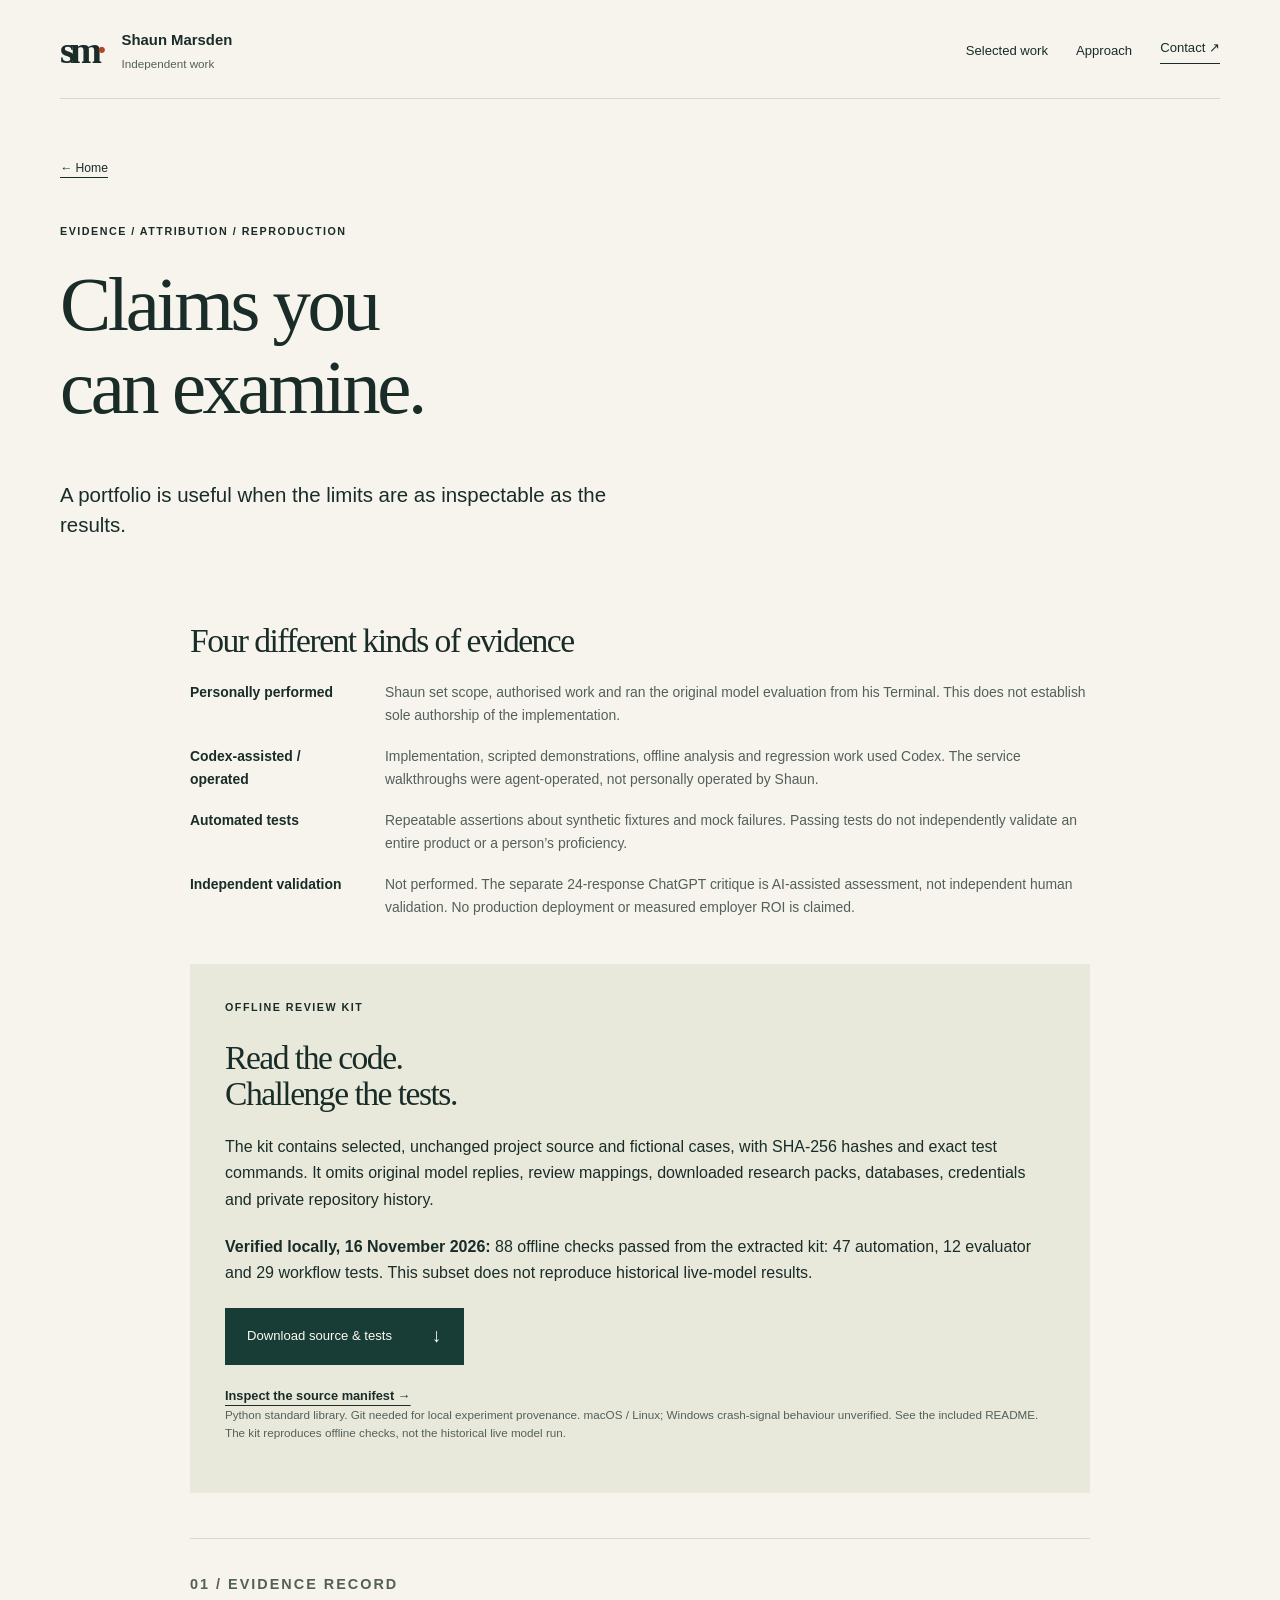
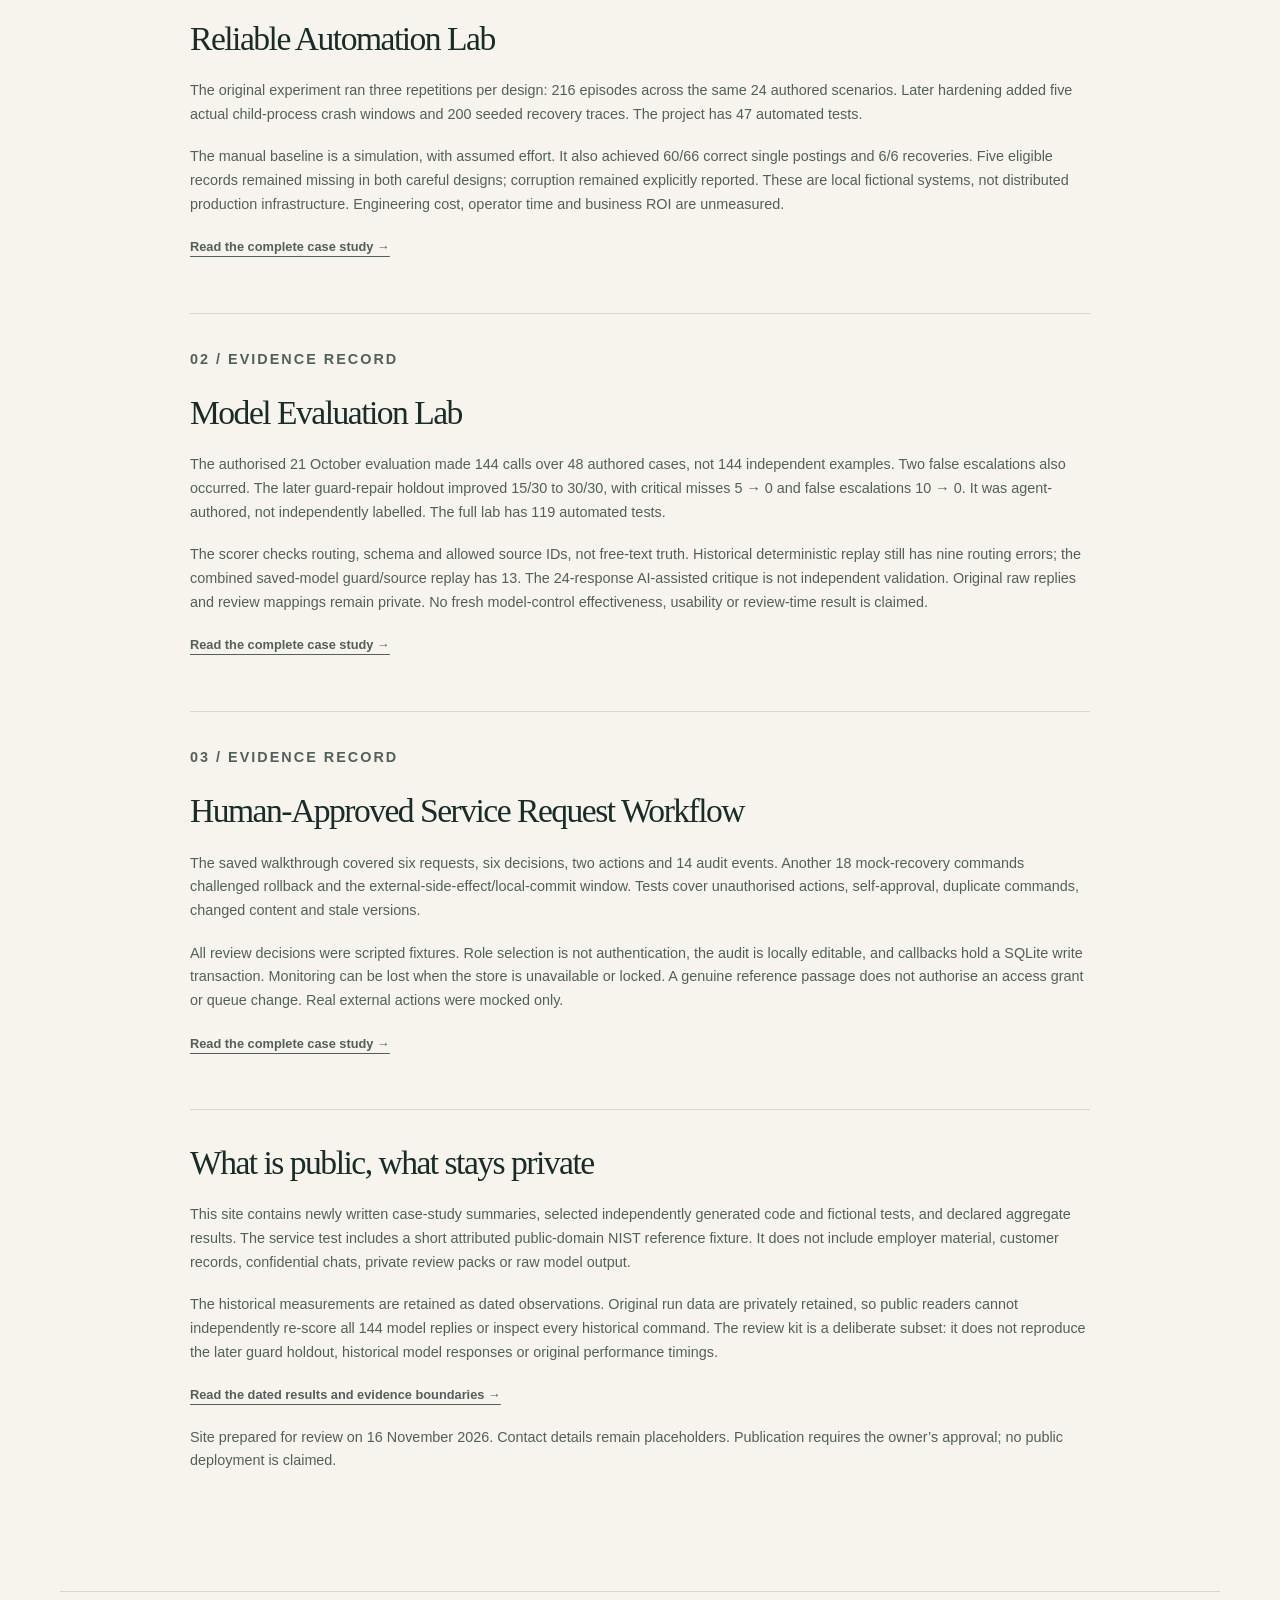
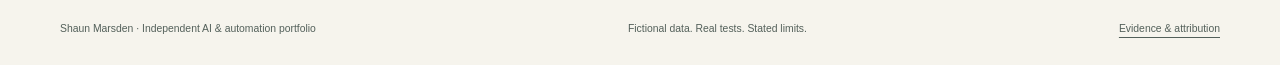
==== evidence.html @ 84d7b567 "Publish reviewed static portfolio export" ====
<!doctype html>
<html lang="en"><head><meta charset="utf-8"><meta name="viewport" content="width=device-width, initial-scale=1"><meta name="description" content="Shaun Marsden’s independent AI and automation portfolio. Executed tests, transparent limitations and inspectable evidence."><meta http-equiv="Content-Security-Policy" content="default-src 'none'; style-src 'self'; img-src 'self'; base-uri 'none'; form-action 'none'"><meta name="color-scheme" content="light"><title>Evidence and attribution · Shaun Marsden</title><link rel="icon" href="assets/mark.svg" type="image/svg+xml"><link rel="stylesheet" href="assets/style.css"></head>
<body><a class="skip" href="#main">Skip to content</a><header class="wrap top"><a class="brand" href="index.html" aria-label="Shaun Marsden home"><span class="mark">sm<span>·</span></span><span>Shaun Marsden<small>Independent work</small></span></a><nav aria-label="Main"><a href="index.html#work">Selected work</a><a href="index.html#approach">Approach</a><a class="nav-contact" href="index.html#contact">Contact <span aria-hidden="true">↗</span></a></nav></header>
<main id="main"><section class="wrap case-hero"><a class="back" href="index.html">← Home</a><p class="eyebrow">EVIDENCE / ATTRIBUTION / REPRODUCTION</p><h1>Claims you<br>can examine.</h1><p class="lede">A portfolio is useful when the limits are as inspectable as the results.</p></section><section class="wrap evidence-content"><div class="evidence-intro"><h2>Four different kinds of evidence</h2><dl class="attribution"><dt>Personally performed</dt><dd>Shaun set scope, authorised work and ran the original model evaluation from his Terminal. This does not establish sole authorship of the implementation.</dd><dt>Codex-assisted / operated</dt><dd>Implementation, scripted demonstrations, offline analysis and regression work used Codex. The service walkthroughs were agent-operated, not personally operated by Shaun.</dd><dt>Automated tests</dt><dd>Repeatable assertions about synthetic fixtures and mock failures. Passing tests do not independently validate an entire product or a person’s proficiency.</dd><dt>Independent validation</dt><dd>Not performed. The separate 24-response ChatGPT critique is AI-assisted assessment, not independent human validation. No production deployment or measured employer ROI is claimed.</dd></dl></div><section class="kit"><p class="eyebrow">OFFLINE REVIEW KIT</p><h2>Read the code.<br>Challenge the tests.</h2><p>The kit contains selected, unchanged project source and fictional cases, with SHA-256 hashes and exact test commands. It omits original model replies, review mappings, downloaded research packs, databases, credentials and private repository history.</p><p><strong>Verified locally, 16 November 2026:</strong> 88 offline checks passed from the extracted kit: 47 automation, 12 evaluator and 29 workflow tests. This subset does not reproduce historical live-model results.</p><a class="button" href="downloads/offline-review-kit.zip" download>Download source &amp; tests <span aria-hidden="true">↓</span></a><a class="text-link" href="evidence/review-kit-manifest.json">Inspect the source manifest →</a><p class="fine">Python standard library. Git needed for local experiment provenance. macOS / Linux; Windows crash-signal behaviour unverified. See the included README. The kit reproduces offline checks, not the historical live model run.</p></section><article id="reliable-automation" class="evidence-record"><p class="eyebrow">01 / EVIDENCE RECORD</p><h2>Reliable Automation Lab</h2><p>The original experiment ran three repetitions per design: 216 episodes across the same 24 authored scenarios. Later hardening added five actual child-process crash windows and 200 seeded recovery traces. The project has 47 automated tests.</p><p>The manual baseline is a simulation, with assumed effort. It also achieved 60/66 correct single postings and 6/6 recoveries. Five eligible records remained missing in both careful designs; corruption remained explicitly reported. These are local fictional systems, not distributed production infrastructure. Engineering cost, operator time and business ROI are unmeasured.</p><p><a class="text-link" href="reliable-automation.html">Read the complete case study →</a></p></article><article id="model-evaluation" class="evidence-record"><p class="eyebrow">02 / EVIDENCE RECORD</p><h2>Model Evaluation Lab</h2><p>The authorised 21 October evaluation made 144 calls over 48 authored cases, not 144 independent examples. Two false escalations also occurred. The later guard-repair holdout improved 15/30 to 30/30, with critical misses 5 → 0 and false escalations 10 → 0. It was agent-authored, not independently labelled. The full lab has 119 automated tests.</p><p>The scorer checks routing, schema and allowed source IDs, not free-text truth. Historical deterministic replay still has nine routing errors; the combined saved-model guard/source replay has 13. The 24-response AI-assisted critique is not independent validation. Original raw replies and review mappings remain private. No fresh model-control effectiveness, usability or review-time result is claimed.</p><p><a class="text-link" href="model-evaluation.html">Read the complete case study →</a></p></article><article id="human-approved-workflow" class="evidence-record"><p class="eyebrow">03 / EVIDENCE RECORD</p><h2>Human-Approved Service Request Workflow</h2><p>The saved walkthrough covered six requests, six decisions, two actions and 14 audit events. Another 18 mock-recovery commands challenged rollback and the external-side-effect/local-commit window. Tests cover unauthorised actions, self-approval, duplicate commands, changed content and stale versions.</p><p>All review decisions were scripted fixtures. Role selection is not authentication, the audit is locally editable, and callbacks hold a SQLite write transaction. Monitoring can be lost when the store is unavailable or locked. A genuine reference passage does not authorise an access grant or queue change. Real external actions were mocked only.</p><p><a class="text-link" href="human-approved-workflow.html">Read the complete case study →</a></p></article><section class="evidence-record"><h2>What is public, what stays private</h2><p>This site contains newly written case-study summaries, selected independently generated code and fictional tests, and declared aggregate results. The service test includes a short attributed public-domain NIST reference fixture. It does not include employer material, customer records, confidential chats, private review packs or raw model output.</p><p>The historical measurements are retained as dated observations. Original run data are privately retained, so public readers cannot independently re-score all 144 model replies or inspect every historical command. The review kit is a deliberate subset: it does not reproduce the later guard holdout, historical model responses or original performance timings.</p><p><a class="text-link" href="evidence/results.json">Read the dated results and evidence boundaries →</a></p><p class="fine">Site prepared for review on 16 November 2026. Contact details remain placeholders. Publication requires the owner’s approval; no public deployment is claimed.</p></section></section></main><footer class="wrap footer"><span>Shaun Marsden · Independent AI &amp; automation portfolio</span><span>Fictional data. Real tests. Stated limits.</span><a href="evidence.html">Evidence &amp; attribution</a></footer></body></html>
---- assets/style.css ----
:root{--paper:#f6f4ed;--ink:#192c28;--muted:#53605a;--green:#173d36;--line:#d4d8ce;--orange:#b54426;--cream:#e9e9db}*{box-sizing:border-box}html{scroll-behavior:smooth;scroll-padding-top:24px}body{margin:0;background:var(--paper);color:var(--ink);font:16px/1.65 -apple-system,BlinkMacSystemFont,"Segoe UI",sans-serif}a{color:inherit;text-underline-offset:5px}a:hover{text-decoration-color:var(--orange)}a:focus-visible,summary:focus-visible{outline:3px solid var(--orange);outline-offset:6px}p{margin:0 0 1.3em}h1,h2,h3{line-height:1.08;letter-spacing:-.045em;margin:0 0 .65em;font-weight:500}h1,h2{font-family:Georgia,"Times New Roman",serif}h1{font-size:clamp(3.2rem,7.7vw,6.7rem)}h2{font-size:clamp(2rem,4vw,3.2rem)}h3{font-size:1.45rem;letter-spacing:-.035em}.wrap{width:min(1160px,calc(100% - 88px));margin:auto}.top{display:flex;align-items:center;justify-content:space-between;padding-top:28px;padding-bottom:25px;border-bottom:1px solid var(--line)}.brand{display:flex;align-items:center;gap:15px;text-decoration:none;font-weight:600;font-size:.93rem}.brand small{display:block;font-weight:400;font-size:.73rem;color:var(--muted);margin-top:1px}.mark{font-family:Georgia,serif;letter-spacing:-5px;font-size:2.4rem;line-height:1}.mark span{color:var(--orange);letter-spacing:0}nav{display:flex;align-items:center;gap:28px;font-size:.82rem}nav a{text-decoration:none}.nav-contact{border-bottom:1px solid var(--ink);padding-bottom:4px}.hero{display:grid;grid-template-columns:1.4fr 1fr;gap:90px;padding-top:80px;padding-bottom:80px;align-items:start}.eyebrow{font-size:.67rem;letter-spacing:.14em;font-weight:650;line-height:1.5;margin-bottom:25px}.dot{display:inline-block;width:7px;height:7px;background:var(--orange);border-radius:50%;margin-right:8px}h1 em{font-weight:400;color:var(--orange)}.lede{font-size:1.28rem;line-height:1.5;max-width:600px}.intro{color:var(--muted);max-width:500px;font-size:.95rem}.button{display:inline-flex;align-items:center;justify-content:space-between;gap:40px;background:var(--green);color:#fffaf0;padding:15px 22px;text-decoration:none;font-size:.82rem;line-height:1.4;min-height:48px}.button:hover{background:#275448}.button span{font-size:1.2rem}.hero .button{margin-top:12px}.hero-note{background:var(--cream);padding:30px 34px;position:relative;border-top:3px solid var(--green)}.hero-note h2{font-size:2.35rem}.hero-note .eyebrow{font-size:.59rem}.hero-note p:not(.eyebrow){font-size:.8rem;max-width:260px;color:var(--muted);margin-bottom:8px}.mini-flow{display:grid;grid-template-columns:1fr;text-align:center;align-items:center;padding:12px 0 25px;max-width:260px;font-size:.77rem}.mini-flow span,.mini-flow strong{border:1px solid #aebaae;padding:6px 14px;display:block}.mini-flow strong{background:var(--green);color:#fffaf0;font-weight:500}.mini-flow i{font-style:normal;color:#627166;height:20px;line-height:18px}.note-number{font:italic 15px Georgia,serif;color:var(--muted);display:block;margin-top:18px}.signal{background:var(--green);color:#e5e9d9}.signal-inner{display:flex;justify-content:space-between;gap:20px;padding-top:18px;padding-bottom:18px;font-size:.69rem;letter-spacing:.05em}.work{padding-top:80px;padding-bottom:90px}.section-head{display:grid;grid-template-columns:1.2fr 1fr;gap:100px;align-items:end;margin-bottom:45px}.section-head p:not(.eyebrow){color:var(--muted);font-size:.9rem}.project-row{display:grid;grid-template-columns:60px 1fr 225px;gap:20px;border-top:1px solid var(--line);padding:34px 0}.project-number{font:italic 1.2rem Georgia,serif;color:var(--orange)}.project-row h3 a{text-decoration:none;display:flex;justify-content:space-between;gap:20px}.project-row h3 a span{font-size:1.1rem;color:var(--orange)}.project-row p{max-width:580px;color:var(--muted);font-size:.9rem}.project-row .eyebrow{font-size:.6rem;margin:0 0 12px;color:var(--muted)}.text-link{font-size:.8rem;font-weight:600}.project-metric{border-left:1px solid var(--line);padding-left:30px;display:flex;flex-direction:column;justify-content:center}.project-metric strong{font:3rem/1 Georgia,serif;letter-spacing:-.05em;color:var(--orange)}.blue .project-metric strong{color:#315b78}.green .project-metric strong{color:var(--green)}.project-metric span{font-size:.77rem;line-height:1.4;margin-top:10px}.project-metric small{font-size:.64rem;color:var(--muted);margin-top:10px;line-height:1.5}.approach{background:var(--cream);padding:70px 0}.capabilities{display:grid;grid-template-columns:repeat(3,1fr);gap:45px;margin-top:44px}.capabilities article{border-top:1px solid #a5b4a8;padding-top:19px}.capabilities span{font-size:.68rem;color:var(--muted)}.capabilities h3{font-family:Georgia,serif;font-size:1.6rem;line-height:1.2;margin-top:20px}.capabilities p{font-size:.84rem;color:var(--muted)}.cap-note{font-size:.74rem;color:var(--muted);border-top:1px solid #bdc8bd;padding-top:25px;margin:30px 0 0;max-width:850px}.evidence-banner{display:grid;grid-template-columns:1.5fr 1fr;gap:80px;align-items:center;padding-top:80px;padding-bottom:80px}.evidence-banner h2{font-size:2.6rem}.evidence-banner p:not(.eyebrow){font-size:.9rem;color:var(--muted)}.evidence-banner .fine{margin-top:15px;font-size:.7rem}.contact{padding-top:60px;padding-bottom:80px;border-top:1px solid var(--line)}.contact>p:not(.eyebrow){max-width:610px;color:var(--muted)}.contact-placeholder{border-left:3px solid var(--orange);padding-left:18px;font-size:.8rem;display:grid;gap:5px;max-width:600px}.contact-placeholder span{color:var(--muted)}.footer{border-top:1px solid var(--line);display:flex;justify-content:space-between;gap:25px;padding:28px 0;font-size:.65rem;color:var(--muted)}.skip{position:absolute;top:8px;left:8px;background:var(--green);color:white;padding:10px;transform:translateY(-200%);z-index:10}.skip:focus{transform:none}.case-hero{padding-top:55px;padding-bottom:55px}.back{font-size:.76rem;display:inline-block;margin-bottom:45px}.case-hero h1{max-width:950px;font-size:clamp(3.1rem,6vw,5.6rem)}.case-meta{display:flex;gap:25px;font-size:.72rem;color:var(--muted);margin-top:25px}.case-layout{display:grid;grid-template-columns:250px minmax(0,1fr);gap:90px;border-top:1px solid var(--line);padding-top:45px;padding-bottom:80px}.case-side{font-size:.84rem}.fine{font-size:.73rem;color:var(--muted);line-height:1.6}.case-side .fine{margin-top:28px}.case-content{max-width:760px}.case-content h2{font-family:inherit;font-size:1.28rem;letter-spacing:-.025em;margin-top:40px}.case-content h2:first-child{margin-top:0}.case-content>p{font-size:.95rem;color:#35493f}.architecture{list-style:none;padding:0;display:grid;grid-template-columns:1fr 1fr;gap:8px;counter-reset:step}.architecture li{font-size:.74rem;border:1px solid var(--line);padding:16px;counter-increment:step}.architecture li:before{content:counter(step,decimal-leading-zero) " / ";color:var(--orange)}.results{display:grid;grid-template-columns:repeat(3,1fr);gap:15px;padding:24px 0;border-block:1px solid var(--line);margin:30px 0}.results strong{display:block;font:2.5rem/1.2 Georgia,serif;color:var(--orange)}.results span{font-size:.71rem;display:block;line-height:1.5;margin-top:8px}.trace{background:var(--cream);margin:25px 0;padding:18px 22px;font-size:.84rem}.trace summary{cursor:pointer;font-weight:600;min-height:28px}.trace summary span{float:right}.trace ol{padding-left:20px}.trace li{padding:10px 0}.trace li strong{font-size:.75rem}.trace li p{margin:6px 0 0}blockquote{font:1.5rem/1.5 Georgia,serif;border-left:3px solid var(--orange);padding-left:25px;margin:35px 0}.evidence-content{max-width:900px;padding-bottom:65px}.evidence-content h2{font-size:2.1rem}.attribution{display:grid;grid-template-columns:170px 1fr;gap:18px 25px;font-size:.87rem}.attribution dt{font-weight:650}.attribution dd{margin:0;color:var(--muted)}.kit{background:var(--cream);padding:35px;margin:45px 0}.kit .text-link{display:block;margin-top:20px}.evidence-record{border-top:1px solid var(--line);padding:35px 0}.evidence-record p{font-size:.9rem;color:var(--muted)}[id]{scroll-margin-top:24px}@media(max-width:800px){.wrap{width:calc(100% - 42px)}.hero{gap:30px;grid-template-columns:1.25fr 1fr;padding-top:50px}.hero-note{padding:24px}.hero-note h2{font-size:1.8rem}.section-head{gap:30px}.project-row{grid-template-columns:30px 1fr 170px}.project-metric{padding-left:18px}.capabilities{gap:25px}.case-layout{grid-template-columns:180px minmax(0,1fr);gap:30px}.evidence-banner{gap:30px}.footer{flex-wrap:wrap}}@media(max-width:590px){.top{padding-top:20px;align-items:flex-start}.brand{gap:10px;font-size:.8rem}.brand small{font-size:.64rem}.mark{font-size:2rem}nav{gap:15px;font-size:.7rem;flex-wrap:wrap;justify-content:flex-end;max-width:175px;row-gap:10px}.hero{grid-template-columns:1fr;padding-top:45px;padding-bottom:40px;gap:40px}.hero h1{font-size:3.85rem}.lede{font-size:1.14rem}.hero-note{padding:24px;display:grid;grid-template-columns:1fr 1fr;gap:15px}.hero-note .eyebrow{grid-column:1/-1;margin-bottom:0}.hero-note h2{font-size:1.85rem}.hero-note .mini-flow{grid-row:2/5;grid-column:2;padding:0}.hero-note p:not(.eyebrow){font-size:.72rem}.note-number{margin-top:0}.signal-inner{display:grid;grid-template-columns:1fr 1fr;gap:12px;font-size:.61rem}.section-head{grid-template-columns:1fr;gap:10px;margin-bottom:25px}.section-head h2{font-size:2.4rem}.work{padding-top:48px;padding-bottom:45px}.project-row{grid-template-columns:25px 1fr;gap:12px}.project-metric{grid-column:2;border:0;padding:10px 0 0;align-items:flex-start}.project-metric strong{font-size:2.4rem}.project-metric small{margin-top:4px}.capabilities{grid-template-columns:1fr;gap:20px;margin-top:28px}.capabilities article{display:block}.capabilities h3{font-size:1.5rem;margin-top:12px}.approach{padding:45px 0}.evidence-banner{grid-template-columns:1fr;padding-top:45px;padding-bottom:45px;gap:10px}.evidence-banner h2{font-size:2.15rem}.contact{padding-top:40px;padding-bottom:50px}.footer{display:grid;gap:10px}.case-hero{padding-top:35px;padding-bottom:35px}.case-hero h1{font-size:3.1rem}.back{margin-bottom:32px}.case-meta{flex-direction:column;gap:5px}.case-layout{grid-template-columns:1fr;gap:30px;padding-top:30px}.case-side{border-bottom:1px solid var(--line);padding-bottom:22px}.case-side .fine{margin-top:15px;margin-bottom:0}.results{gap:12px}.results strong{font-size:1.9rem}.attribution{grid-template-columns:1fr;gap:6px}.attribution dd{margin-bottom:18px}.kit{padding:23px;margin:30px 0}.architecture{grid-template-columns:1fr}blockquote{font-size:1.25rem}}@media(prefers-reduced-motion:reduce){html{scroll-behavior:auto}}@media print{nav,.button,.skip,.hero-note{display:none}.wrap{width:100%}.case-layout{display:block}.case-side{display:none}body{background:white;font-size:12pt}.hero{display:block}h1{font-size:36pt}a{color:black}.project-row{break-inside:avoid}}
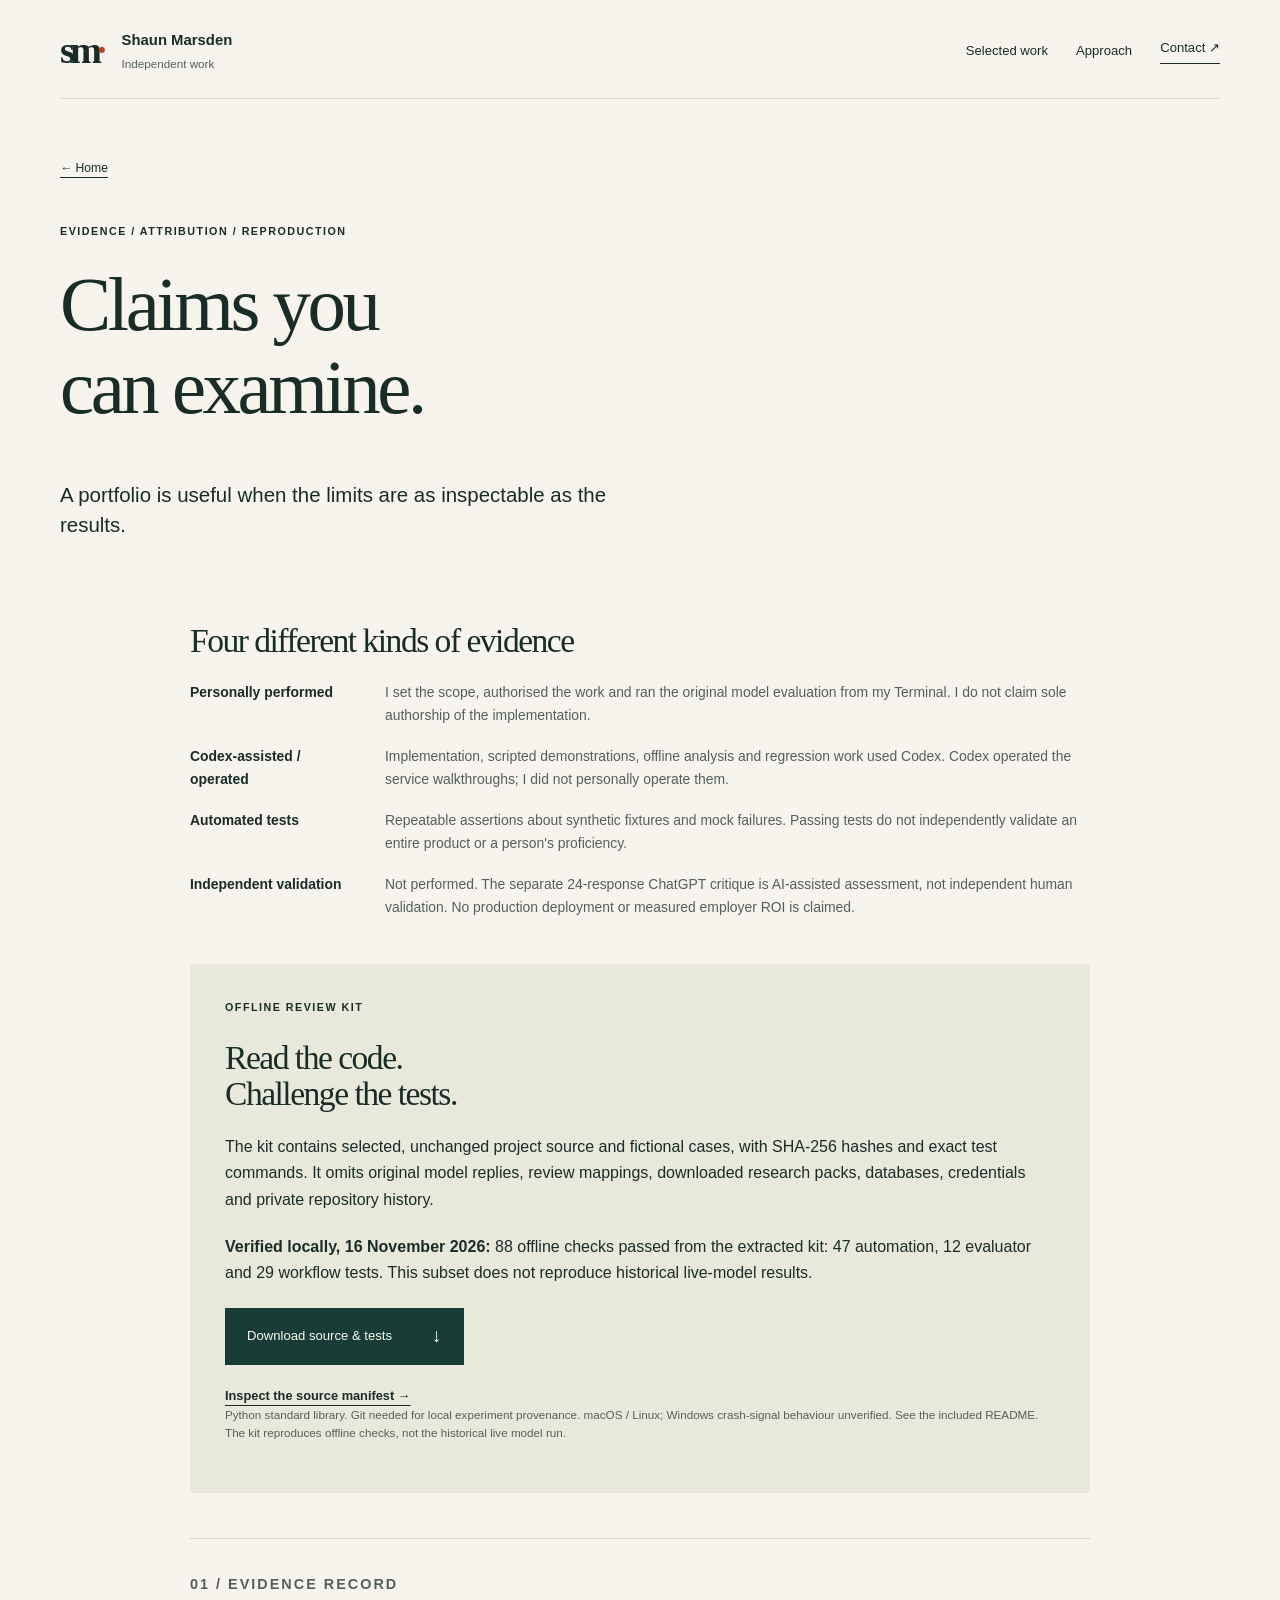
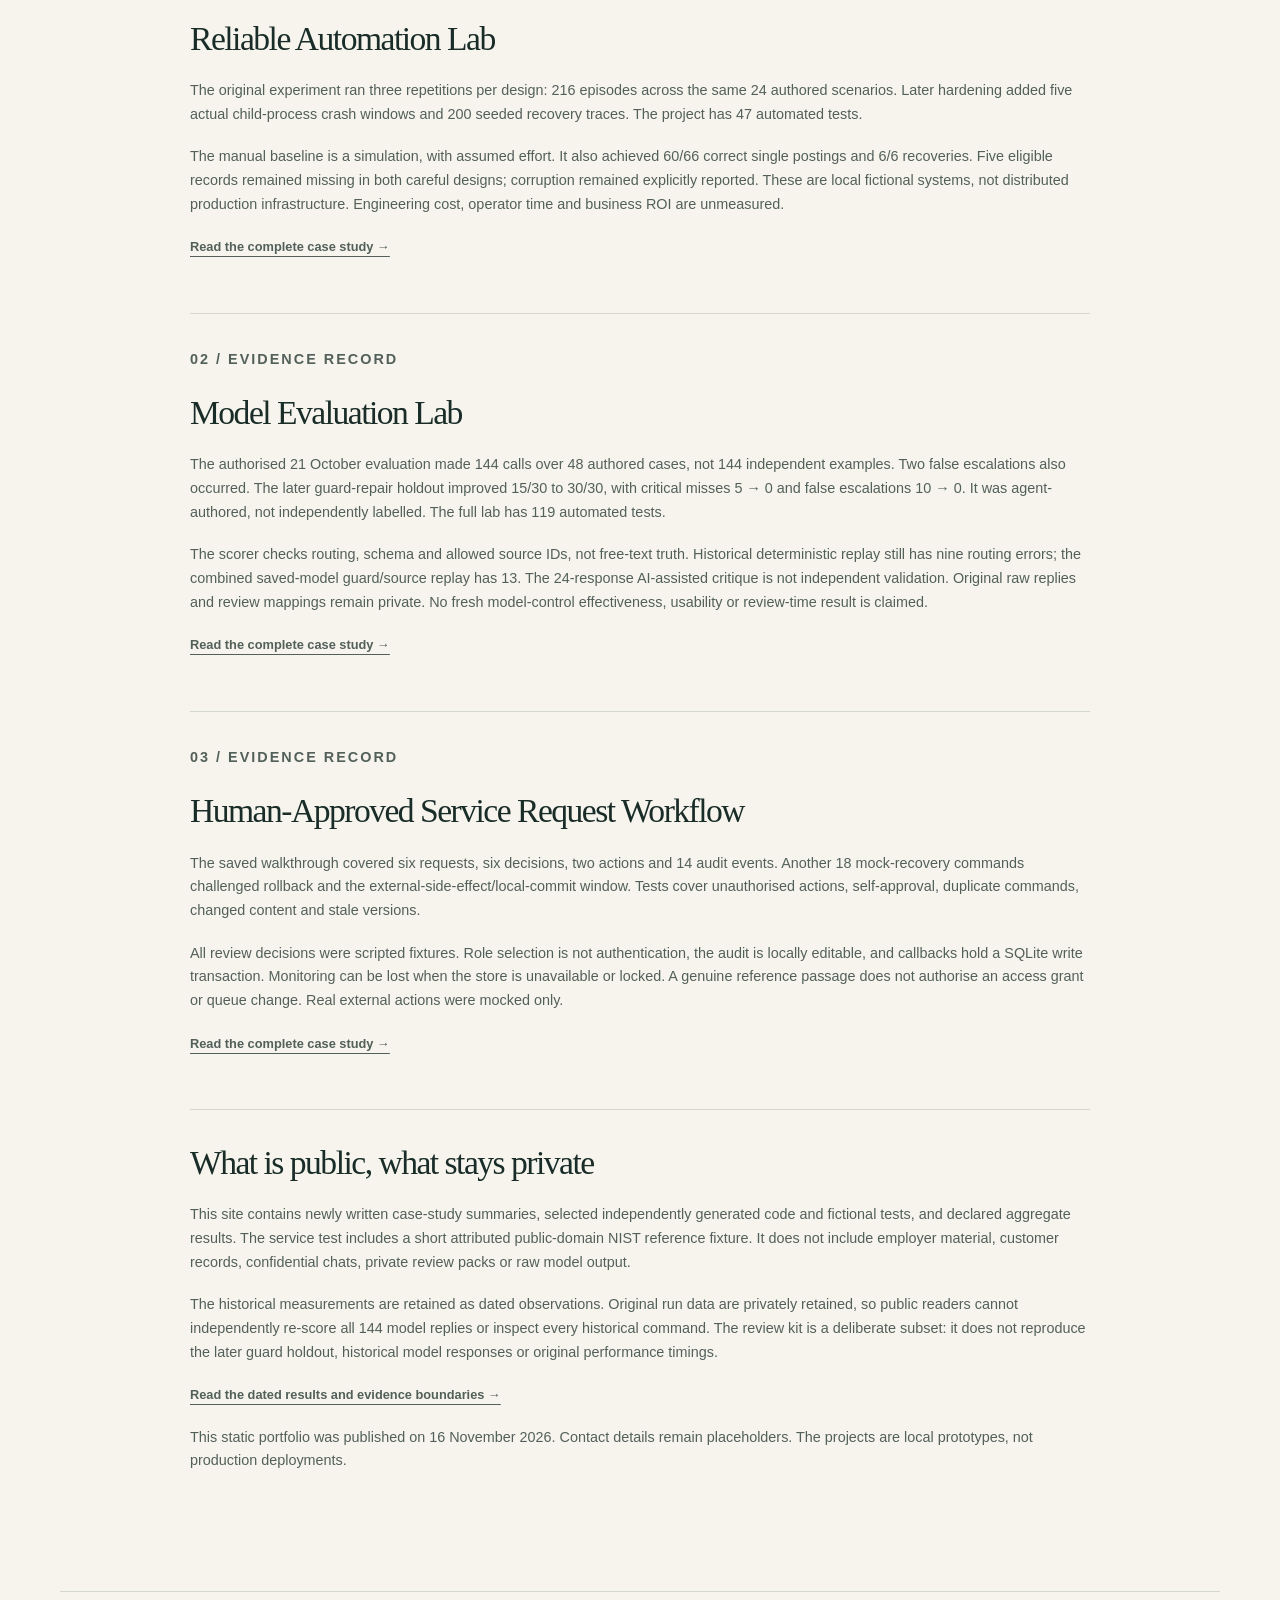
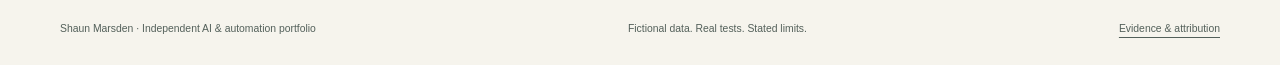
==== commit 46b7da43: "Fix narrow-screen layout and clarify portfolio attribution Co-Authored-By: Codex <noreply@openai.com" ====
--- a/evidence.html
+++ b/evidence.html
@@ -1,4 +1,4 @@
 <!doctype html>
-<html lang="en"><head><meta charset="utf-8"><meta name="viewport" content="width=device-width, initial-scale=1"><meta name="description" content="Shaun Marsden’s independent AI and automation portfolio. Executed tests, transparent limitations and inspectable evidence."><meta http-equiv="Content-Security-Policy" content="default-src 'none'; style-src 'self'; img-src 'self'; base-uri 'none'; form-action 'none'"><meta name="color-scheme" content="light"><title>Evidence and attribution · Shaun Marsden</title><link rel="icon" href="assets/mark.svg" type="image/svg+xml"><link rel="stylesheet" href="assets/style.css"></head>
-<body><a class="skip" href="#main">Skip to content</a><header class="wrap top"><a class="brand" href="index.html" aria-label="Shaun Marsden home"><span class="mark">sm<span>·</span></span><span>Shaun Marsden<small>Independent work</small></span></a><nav aria-label="Main"><a href="index.html#work">Selected work</a><a href="index.html#approach">Approach</a><a class="nav-contact" href="index.html#contact">Contact <span aria-hidden="true">↗</span></a></nav></header>
-<main id="main"><section class="wrap case-hero"><a class="back" href="index.html">← Home</a><p class="eyebrow">EVIDENCE / ATTRIBUTION / REPRODUCTION</p><h1>Claims you<br>can examine.</h1><p class="lede">A portfolio is useful when the limits are as inspectable as the results.</p></section><section class="wrap evidence-content"><div class="evidence-intro"><h2>Four different kinds of evidence</h2><dl class="attribution"><dt>Personally performed</dt><dd>Shaun set scope, authorised work and ran the original model evaluation from his Terminal. This does not establish sole authorship of the implementation.</dd><dt>Codex-assisted / operated</dt><dd>Implementation, scripted demonstrations, offline analysis and regression work used Codex. The service walkthroughs were agent-operated, not personally operated by Shaun.</dd><dt>Automated tests</dt><dd>Repeatable assertions about synthetic fixtures and mock failures. Passing tests do not independently validate an entire product or a person’s proficiency.</dd><dt>Independent validation</dt><dd>Not performed. The separate 24-response ChatGPT critique is AI-assisted assessment, not independent human validation. No production deployment or measured employer ROI is claimed.</dd></dl></div><section class="kit"><p class="eyebrow">OFFLINE REVIEW KIT</p><h2>Read the code.<br>Challenge the tests.</h2><p>The kit contains selected, unchanged project source and fictional cases, with SHA-256 hashes and exact test commands. It omits original model replies, review mappings, downloaded research packs, databases, credentials and private repository history.</p><p><strong>Verified locally, 16 November 2026:</strong> 88 offline checks passed from the extracted kit: 47 automation, 12 evaluator and 29 workflow tests. This subset does not reproduce historical live-model results.</p><a class="button" href="downloads/offline-review-kit.zip" download>Download source &amp; tests <span aria-hidden="true">↓</span></a><a class="text-link" href="evidence/review-kit-manifest.json">Inspect the source manifest →</a><p class="fine">Python standard library. Git needed for local experiment provenance. macOS / Linux; Windows crash-signal behaviour unverified. See the included README. The kit reproduces offline checks, not the historical live model run.</p></section><article id="reliable-automation" class="evidence-record"><p class="eyebrow">01 / EVIDENCE RECORD</p><h2>Reliable Automation Lab</h2><p>The original experiment ran three repetitions per design: 216 episodes across the same 24 authored scenarios. Later hardening added five actual child-process crash windows and 200 seeded recovery traces. The project has 47 automated tests.</p><p>The manual baseline is a simulation, with assumed effort. It also achieved 60/66 correct single postings and 6/6 recoveries. Five eligible records remained missing in both careful designs; corruption remained explicitly reported. These are local fictional systems, not distributed production infrastructure. Engineering cost, operator time and business ROI are unmeasured.</p><p><a class="text-link" href="reliable-automation.html">Read the complete case study →</a></p></article><article id="model-evaluation" class="evidence-record"><p class="eyebrow">02 / EVIDENCE RECORD</p><h2>Model Evaluation Lab</h2><p>The authorised 21 October evaluation made 144 calls over 48 authored cases, not 144 independent examples. Two false escalations also occurred. The later guard-repair holdout improved 15/30 to 30/30, with critical misses 5 → 0 and false escalations 10 → 0. It was agent-authored, not independently labelled. The full lab has 119 automated tests.</p><p>The scorer checks routing, schema and allowed source IDs, not free-text truth. Historical deterministic replay still has nine routing errors; the combined saved-model guard/source replay has 13. The 24-response AI-assisted critique is not independent validation. Original raw replies and review mappings remain private. No fresh model-control effectiveness, usability or review-time result is claimed.</p><p><a class="text-link" href="model-evaluation.html">Read the complete case study →</a></p></article><article id="human-approved-workflow" class="evidence-record"><p class="eyebrow">03 / EVIDENCE RECORD</p><h2>Human-Approved Service Request Workflow</h2><p>The saved walkthrough covered six requests, six decisions, two actions and 14 audit events. Another 18 mock-recovery commands challenged rollback and the external-side-effect/local-commit window. Tests cover unauthorised actions, self-approval, duplicate commands, changed content and stale versions.</p><p>All review decisions were scripted fixtures. Role selection is not authentication, the audit is locally editable, and callbacks hold a SQLite write transaction. Monitoring can be lost when the store is unavailable or locked. A genuine reference passage does not authorise an access grant or queue change. Real external actions were mocked only.</p><p><a class="text-link" href="human-approved-workflow.html">Read the complete case study →</a></p></article><section class="evidence-record"><h2>What is public, what stays private</h2><p>This site contains newly written case-study summaries, selected independently generated code and fictional tests, and declared aggregate results. The service test includes a short attributed public-domain NIST reference fixture. It does not include employer material, customer records, confidential chats, private review packs or raw model output.</p><p>The historical measurements are retained as dated observations. Original run data are privately retained, so public readers cannot independently re-score all 144 model replies or inspect every historical command. The review kit is a deliberate subset: it does not reproduce the later guard holdout, historical model responses or original performance timings.</p><p><a class="text-link" href="evidence/results.json">Read the dated results and evidence boundaries →</a></p><p class="fine">Site prepared for review on 16 November 2026. Contact details remain placeholders. Publication requires the owner’s approval; no public deployment is claimed.</p></section></section></main><footer class="wrap footer"><span>Shaun Marsden · Independent AI &amp; automation portfolio</span><span>Fictional data. Real tests. Stated limits.</span><a href="evidence.html">Evidence &amp; attribution</a></footer></body></html>+<html lang="en"><head><meta charset="utf-8"><meta name="viewport" content="width=device-width, initial-scale=1"><meta name="description" content="Shaun Marsden's independent AI and automation portfolio. Executed tests, transparent limitations and inspectable evidence."><meta http-equiv="Content-Security-Policy" content="default-src 'none'; style-src 'self'; img-src 'self'; base-uri 'none'; form-action 'none'"><meta name="color-scheme" content="light"><title>Evidence and attribution &middot; Shaun Marsden</title><link rel="icon" href="assets/mark.svg" type="image/svg+xml"><link rel="stylesheet" href="assets/style.css"></head>
+<body><a class="skip" href="#main">Skip to content</a><header class="wrap top"><a class="brand" href="index.html" aria-label="Shaun Marsden home"><span class="mark">sm<span>&middot;</span></span><span>Shaun Marsden<small>Independent work</small></span></a><nav aria-label="Main"><a href="index.html#work">Selected work</a><a href="index.html#approach">Approach</a><a class="nav-contact" href="index.html#contact">Contact <span aria-hidden="true">&#8599;</span></a></nav></header>
+<main id="main"><section class="wrap case-hero"><a class="back" href="index.html">&larr; Home</a><p class="eyebrow">EVIDENCE / ATTRIBUTION / REPRODUCTION</p><h1>Claims you<br>can examine.</h1><p class="lede">A portfolio is useful when the limits are as inspectable as the results.</p></section><section class="wrap evidence-content"><div class="evidence-intro"><h2>Four different kinds of evidence</h2><dl class="attribution"><dt>Personally performed</dt><dd>I set the scope, authorised the work and ran the original model evaluation from my Terminal. I do not claim sole authorship of the implementation.</dd><dt>Codex-assisted / operated</dt><dd>Implementation, scripted demonstrations, offline analysis and regression work used Codex. Codex operated the service walkthroughs; I did not personally operate them.</dd><dt>Automated tests</dt><dd>Repeatable assertions about synthetic fixtures and mock failures. Passing tests do not independently validate an entire product or a person's proficiency.</dd><dt>Independent validation</dt><dd>Not performed. The separate 24-response ChatGPT critique is AI-assisted assessment, not independent human validation. No production deployment or measured employer ROI is claimed.</dd></dl></div><section class="kit"><p class="eyebrow">OFFLINE REVIEW KIT</p><h2>Read the code.<br>Challenge the tests.</h2><p>The kit contains selected, unchanged project source and fictional cases, with SHA-256 hashes and exact test commands. It omits original model replies, review mappings, downloaded research packs, databases, credentials and private repository history.</p><p><strong>Verified locally, 16 November 2026:</strong> 88 offline checks passed from the extracted kit: 47 automation, 12 evaluator and 29 workflow tests. This subset does not reproduce historical live-model results.</p><a class="button" href="downloads/offline-review-kit.zip" download>Download source &amp; tests <span aria-hidden="true">&darr;</span></a><a class="text-link" href="evidence/review-kit-manifest.json">Inspect the source manifest &rarr;</a><p class="fine">Python standard library. Git needed for local experiment provenance. macOS / Linux; Windows crash-signal behaviour unverified. See the included README. The kit reproduces offline checks, not the historical live model run.</p></section><article id="reliable-automation" class="evidence-record"><p class="eyebrow">01 / EVIDENCE RECORD</p><h2>Reliable Automation Lab</h2><p>The original experiment ran three repetitions per design: 216 episodes across the same 24 authored scenarios. Later hardening added five actual child-process crash windows and 200 seeded recovery traces. The project has 47 automated tests.</p><p>The manual baseline is a simulation, with assumed effort. It also achieved 60/66 correct single postings and 6/6 recoveries. Five eligible records remained missing in both careful designs; corruption remained explicitly reported. These are local fictional systems, not distributed production infrastructure. Engineering cost, operator time and business ROI are unmeasured.</p><p><a class="text-link" href="reliable-automation.html">Read the complete case study &rarr;</a></p></article><article id="model-evaluation" class="evidence-record"><p class="eyebrow">02 / EVIDENCE RECORD</p><h2>Model Evaluation Lab</h2><p>The authorised 21 October evaluation made 144 calls over 48 authored cases, not 144 independent examples. Two false escalations also occurred. The later guard-repair holdout improved 15/30 to 30/30, with critical misses 5 &rarr; 0 and false escalations 10 &rarr; 0. It was agent-authored, not independently labelled. The full lab has 119 automated tests.</p><p>The scorer checks routing, schema and allowed source IDs, not free-text truth. Historical deterministic replay still has nine routing errors; the combined saved-model guard/source replay has 13. The 24-response AI-assisted critique is not independent validation. Original raw replies and review mappings remain private. No fresh model-control effectiveness, usability or review-time result is claimed.</p><p><a class="text-link" href="model-evaluation.html">Read the complete case study &rarr;</a></p></article><article id="human-approved-workflow" class="evidence-record"><p class="eyebrow">03 / EVIDENCE RECORD</p><h2>Human-Approved Service Request Workflow</h2><p>The saved walkthrough covered six requests, six decisions, two actions and 14 audit events. Another 18 mock-recovery commands challenged rollback and the external-side-effect/local-commit window. Tests cover unauthorised actions, self-approval, duplicate commands, changed content and stale versions.</p><p>All review decisions were scripted fixtures. Role selection is not authentication, the audit is locally editable, and callbacks hold a SQLite write transaction. Monitoring can be lost when the store is unavailable or locked. A genuine reference passage does not authorise an access grant or queue change. Real external actions were mocked only.</p><p><a class="text-link" href="human-approved-workflow.html">Read the complete case study &rarr;</a></p></article><section class="evidence-record"><h2>What is public, what stays private</h2><p>This site contains newly written case-study summaries, selected independently generated code and fictional tests, and declared aggregate results. The service test includes a short attributed public-domain NIST reference fixture. It does not include employer material, customer records, confidential chats, private review packs or raw model output.</p><p>The historical measurements are retained as dated observations. Original run data are privately retained, so public readers cannot independently re-score all 144 model replies or inspect every historical command. The review kit is a deliberate subset: it does not reproduce the later guard holdout, historical model responses or original performance timings.</p><p><a class="text-link" href="evidence/results.json">Read the dated results and evidence boundaries &rarr;</a></p><p class="fine">This static portfolio was published on 16 November 2026. Contact details remain placeholders. The projects are local prototypes, not production deployments.</p></section></section></main><footer class="wrap footer"><span>Shaun Marsden &middot; Independent AI &amp; automation portfolio</span><span>Fictional data. Real tests. Stated limits.</span><a href="evidence.html">Evidence &amp; attribution</a></footer></body></html>
--- a/assets/style.css
+++ b/assets/style.css
@@ -1 +1 @@
-:root{--paper:#f6f4ed;--ink:#192c28;--muted:#53605a;--green:#173d36;--line:#d4d8ce;--orange:#b54426;--cream:#e9e9db}*{box-sizing:border-box}html{scroll-behavior:smooth;scroll-padding-top:24px}body{margin:0;background:var(--paper);color:var(--ink);font:16px/1.65 -apple-system,BlinkMacSystemFont,"Segoe UI",sans-serif}a{color:inherit;text-underline-offset:5px}a:hover{text-decoration-color:var(--orange)}a:focus-visible,summary:focus-visible{outline:3px solid var(--orange);outline-offset:6px}p{margin:0 0 1.3em}h1,h2,h3{line-height:1.08;letter-spacing:-.045em;margin:0 0 .65em;font-weight:500}h1,h2{font-family:Georgia,"Times New Roman",serif}h1{font-size:clamp(3.2rem,7.7vw,6.7rem)}h2{font-size:clamp(2rem,4vw,3.2rem)}h3{font-size:1.45rem;letter-spacing:-.035em}.wrap{width:min(1160px,calc(100% - 88px));margin:auto}.top{display:flex;align-items:center;justify-content:space-between;padding-top:28px;padding-bottom:25px;border-bottom:1px solid var(--line)}.brand{display:flex;align-items:center;gap:15px;text-decoration:none;font-weight:600;font-size:.93rem}.brand small{display:block;font-weight:400;font-size:.73rem;color:var(--muted);margin-top:1px}.mark{font-family:Georgia,serif;letter-spacing:-5px;font-size:2.4rem;line-height:1}.mark span{color:var(--orange);letter-spacing:0}nav{display:flex;align-items:center;gap:28px;font-size:.82rem}nav a{text-decoration:none}.nav-contact{border-bottom:1px solid var(--ink);padding-bottom:4px}.hero{display:grid;grid-template-columns:1.4fr 1fr;gap:90px;padding-top:80px;padding-bottom:80px;align-items:start}.eyebrow{font-size:.67rem;letter-spacing:.14em;font-weight:650;line-height:1.5;margin-bottom:25px}.dot{display:inline-block;width:7px;height:7px;background:var(--orange);border-radius:50%;margin-right:8px}h1 em{font-weight:400;color:var(--orange)}.lede{font-size:1.28rem;line-height:1.5;max-width:600px}.intro{color:var(--muted);max-width:500px;font-size:.95rem}.button{display:inline-flex;align-items:center;justify-content:space-between;gap:40px;background:var(--green);color:#fffaf0;padding:15px 22px;text-decoration:none;font-size:.82rem;line-height:1.4;min-height:48px}.button:hover{background:#275448}.button span{font-size:1.2rem}.hero .button{margin-top:12px}.hero-note{background:var(--cream);padding:30px 34px;position:relative;border-top:3px solid var(--green)}.hero-note h2{font-size:2.35rem}.hero-note .eyebrow{font-size:.59rem}.hero-note p:not(.eyebrow){font-size:.8rem;max-width:260px;color:var(--muted);margin-bottom:8px}.mini-flow{display:grid;grid-template-columns:1fr;text-align:center;align-items:center;padding:12px 0 25px;max-width:260px;font-size:.77rem}.mini-flow span,.mini-flow strong{border:1px solid #aebaae;padding:6px 14px;display:block}.mini-flow strong{background:var(--green);color:#fffaf0;font-weight:500}.mini-flow i{font-style:normal;color:#627166;height:20px;line-height:18px}.note-number{font:italic 15px Georgia,serif;color:var(--muted);display:block;margin-top:18px}.signal{background:var(--green);color:#e5e9d9}.signal-inner{display:flex;justify-content:space-between;gap:20px;padding-top:18px;padding-bottom:18px;font-size:.69rem;letter-spacing:.05em}.work{padding-top:80px;padding-bottom:90px}.section-head{display:grid;grid-template-columns:1.2fr 1fr;gap:100px;align-items:end;margin-bottom:45px}.section-head p:not(.eyebrow){color:var(--muted);font-size:.9rem}.project-row{display:grid;grid-template-columns:60px 1fr 225px;gap:20px;border-top:1px solid var(--line);padding:34px 0}.project-number{font:italic 1.2rem Georgia,serif;color:var(--orange)}.project-row h3 a{text-decoration:none;display:flex;justify-content:space-between;gap:20px}.project-row h3 a span{font-size:1.1rem;color:var(--orange)}.project-row p{max-width:580px;color:var(--muted);font-size:.9rem}.project-row .eyebrow{font-size:.6rem;margin:0 0 12px;color:var(--muted)}.text-link{font-size:.8rem;font-weight:600}.project-metric{border-left:1px solid var(--line);padding-left:30px;display:flex;flex-direction:column;justify-content:center}.project-metric strong{font:3rem/1 Georgia,serif;letter-spacing:-.05em;color:var(--orange)}.blue .project-metric strong{color:#315b78}.green .project-metric strong{color:var(--green)}.project-metric span{font-size:.77rem;line-height:1.4;margin-top:10px}.project-metric small{font-size:.64rem;color:var(--muted);margin-top:10px;line-height:1.5}.approach{background:var(--cream);padding:70px 0}.capabilities{display:grid;grid-template-columns:repeat(3,1fr);gap:45px;margin-top:44px}.capabilities article{border-top:1px solid #a5b4a8;padding-top:19px}.capabilities span{font-size:.68rem;color:var(--muted)}.capabilities h3{font-family:Georgia,serif;font-size:1.6rem;line-height:1.2;margin-top:20px}.capabilities p{font-size:.84rem;color:var(--muted)}.cap-note{font-size:.74rem;color:var(--muted);border-top:1px solid #bdc8bd;padding-top:25px;margin:30px 0 0;max-width:850px}.evidence-banner{display:grid;grid-template-columns:1.5fr 1fr;gap:80px;align-items:center;padding-top:80px;padding-bottom:80px}.evidence-banner h2{font-size:2.6rem}.evidence-banner p:not(.eyebrow){font-size:.9rem;color:var(--muted)}.evidence-banner .fine{margin-top:15px;font-size:.7rem}.contact{padding-top:60px;padding-bottom:80px;border-top:1px solid var(--line)}.contact>p:not(.eyebrow){max-width:610px;color:var(--muted)}.contact-placeholder{border-left:3px solid var(--orange);padding-left:18px;font-size:.8rem;display:grid;gap:5px;max-width:600px}.contact-placeholder span{color:var(--muted)}.footer{border-top:1px solid var(--line);display:flex;justify-content:space-between;gap:25px;padding:28px 0;font-size:.65rem;color:var(--muted)}.skip{position:absolute;top:8px;left:8px;background:var(--green);color:white;padding:10px;transform:translateY(-200%);z-index:10}.skip:focus{transform:none}.case-hero{padding-top:55px;padding-bottom:55px}.back{font-size:.76rem;display:inline-block;margin-bottom:45px}.case-hero h1{max-width:950px;font-size:clamp(3.1rem,6vw,5.6rem)}.case-meta{display:flex;gap:25px;font-size:.72rem;color:var(--muted);margin-top:25px}.case-layout{display:grid;grid-template-columns:250px minmax(0,1fr);gap:90px;border-top:1px solid var(--line);padding-top:45px;padding-bottom:80px}.case-side{font-size:.84rem}.fine{font-size:.73rem;color:var(--muted);line-height:1.6}.case-side .fine{margin-top:28px}.case-content{max-width:760px}.case-content h2{font-family:inherit;font-size:1.28rem;letter-spacing:-.025em;margin-top:40px}.case-content h2:first-child{margin-top:0}.case-content>p{font-size:.95rem;color:#35493f}.architecture{list-style:none;padding:0;display:grid;grid-template-columns:1fr 1fr;gap:8px;counter-reset:step}.architecture li{font-size:.74rem;border:1px solid var(--line);padding:16px;counter-increment:step}.architecture li:before{content:counter(step,decimal-leading-zero) " / ";color:var(--orange)}.results{display:grid;grid-template-columns:repeat(3,1fr);gap:15px;padding:24px 0;border-block:1px solid var(--line);margin:30px 0}.results strong{display:block;font:2.5rem/1.2 Georgia,serif;color:var(--orange)}.results span{font-size:.71rem;display:block;line-height:1.5;margin-top:8px}.trace{background:var(--cream);margin:25px 0;padding:18px 22px;font-size:.84rem}.trace summary{cursor:pointer;font-weight:600;min-height:28px}.trace summary span{float:right}.trace ol{padding-left:20px}.trace li{padding:10px 0}.trace li strong{font-size:.75rem}.trace li p{margin:6px 0 0}blockquote{font:1.5rem/1.5 Georgia,serif;border-left:3px solid var(--orange);padding-left:25px;margin:35px 0}.evidence-content{max-width:900px;padding-bottom:65px}.evidence-content h2{font-size:2.1rem}.attribution{display:grid;grid-template-columns:170px 1fr;gap:18px 25px;font-size:.87rem}.attribution dt{font-weight:650}.attribution dd{margin:0;color:var(--muted)}.kit{background:var(--cream);padding:35px;margin:45px 0}.kit .text-link{display:block;margin-top:20px}.evidence-record{border-top:1px solid var(--line);padding:35px 0}.evidence-record p{font-size:.9rem;color:var(--muted)}[id]{scroll-margin-top:24px}@media(max-width:800px){.wrap{width:calc(100% - 42px)}.hero{gap:30px;grid-template-columns:1.25fr 1fr;padding-top:50px}.hero-note{padding:24px}.hero-note h2{font-size:1.8rem}.section-head{gap:30px}.project-row{grid-template-columns:30px 1fr 170px}.project-metric{padding-left:18px}.capabilities{gap:25px}.case-layout{grid-template-columns:180px minmax(0,1fr);gap:30px}.evidence-banner{gap:30px}.footer{flex-wrap:wrap}}@media(max-width:590px){.top{padding-top:20px;align-items:flex-start}.brand{gap:10px;font-size:.8rem}.brand small{font-size:.64rem}.mark{font-size:2rem}nav{gap:15px;font-size:.7rem;flex-wrap:wrap;justify-content:flex-end;max-width:175px;row-gap:10px}.hero{grid-template-columns:1fr;padding-top:45px;padding-bottom:40px;gap:40px}.hero h1{font-size:3.85rem}.lede{font-size:1.14rem}.hero-note{padding:24px;display:grid;grid-template-columns:1fr 1fr;gap:15px}.hero-note .eyebrow{grid-column:1/-1;margin-bottom:0}.hero-note h2{font-size:1.85rem}.hero-note .mini-flow{grid-row:2/5;grid-column:2;padding:0}.hero-note p:not(.eyebrow){font-size:.72rem}.note-number{margin-top:0}.signal-inner{display:grid;grid-template-columns:1fr 1fr;gap:12px;font-size:.61rem}.section-head{grid-template-columns:1fr;gap:10px;margin-bottom:25px}.section-head h2{font-size:2.4rem}.work{padding-top:48px;padding-bottom:45px}.project-row{grid-template-columns:25px 1fr;gap:12px}.project-metric{grid-column:2;border:0;padding:10px 0 0;align-items:flex-start}.project-metric strong{font-size:2.4rem}.project-metric small{margin-top:4px}.capabilities{grid-template-columns:1fr;gap:20px;margin-top:28px}.capabilities article{display:block}.capabilities h3{font-size:1.5rem;margin-top:12px}.approach{padding:45px 0}.evidence-banner{grid-template-columns:1fr;padding-top:45px;padding-bottom:45px;gap:10px}.evidence-banner h2{font-size:2.15rem}.contact{padding-top:40px;padding-bottom:50px}.footer{display:grid;gap:10px}.case-hero{padding-top:35px;padding-bottom:35px}.case-hero h1{font-size:3.1rem}.back{margin-bottom:32px}.case-meta{flex-direction:column;gap:5px}.case-layout{grid-template-columns:1fr;gap:30px;padding-top:30px}.case-side{border-bottom:1px solid var(--line);padding-bottom:22px}.case-side .fine{margin-top:15px;margin-bottom:0}.results{gap:12px}.results strong{font-size:1.9rem}.attribution{grid-template-columns:1fr;gap:6px}.attribution dd{margin-bottom:18px}.kit{padding:23px;margin:30px 0}.architecture{grid-template-columns:1fr}blockquote{font-size:1.25rem}}@media(prefers-reduced-motion:reduce){html{scroll-behavior:auto}}@media print{nav,.button,.skip,.hero-note{display:none}.wrap{width:100%}.case-layout{display:block}.case-side{display:none}body{background:white;font-size:12pt}.hero{display:block}h1{font-size:36pt}a{color:black}.project-row{break-inside:avoid}}
+:root{--paper:#f6f4ed;--ink:#192c28;--muted:#53605a;--green:#173d36;--line:#d4d8ce;--orange:#b54426;--cream:#e9e9db}*{box-sizing:border-box}html{scroll-behavior:smooth;scroll-padding-top:24px}body{margin:0;background:var(--paper);color:var(--ink);font:16px/1.65 -apple-system,BlinkMacSystemFont,"Segoe UI",sans-serif}a{color:inherit;text-underline-offset:5px}a:hover{text-decoration-color:var(--orange)}a:focus-visible,summary:focus-visible{outline:3px solid var(--orange);outline-offset:6px}p{margin:0 0 1.3em}h1,h2,h3{line-height:1.08;letter-spacing:-.045em;margin:0 0 .65em;font-weight:500}h1,h2{font-family:Georgia,"Times New Roman",serif}h1{font-size:clamp(3.2rem,7.7vw,6.7rem)}h2{font-size:clamp(2rem,4vw,3.2rem)}h3{font-size:1.45rem;letter-spacing:-.035em}.wrap{width:min(1160px,calc(100% - 88px));margin:auto}.top{display:flex;align-items:center;justify-content:space-between;padding-top:28px;padding-bottom:25px;border-bottom:1px solid var(--line)}.brand{display:flex;align-items:center;gap:15px;text-decoration:none;font-weight:600;font-size:.93rem}.brand small{display:block;font-weight:400;font-size:.73rem;color:var(--muted);margin-top:1px}.mark{font-family:Georgia,serif;letter-spacing:-5px;font-size:2.4rem;line-height:1}.mark span{color:var(--orange);letter-spacing:0}nav{display:flex;align-items:center;gap:28px;font-size:.82rem}nav a{text-decoration:none}.nav-contact{border-bottom:1px solid var(--ink);padding-bottom:4px}.hero{display:grid;grid-template-columns:1.4fr 1fr;gap:90px;padding-top:80px;padding-bottom:80px;align-items:start}.eyebrow{font-size:.67rem;letter-spacing:.14em;font-weight:650;line-height:1.5;margin-bottom:25px}.dot{display:inline-block;width:7px;height:7px;background:var(--orange);border-radius:50%;margin-right:8px}h1 em{font-weight:400;color:var(--orange)}.lede{font-size:1.28rem;line-height:1.5;max-width:600px}.intro{color:var(--muted);max-width:500px;font-size:.95rem}.button{display:inline-flex;align-items:center;justify-content:space-between;gap:40px;background:var(--green);color:#fffaf0;padding:15px 22px;text-decoration:none;font-size:.82rem;line-height:1.4;min-height:48px}.button:hover{background:#275448}.button span{font-size:1.2rem}.hero .button{margin-top:12px}.hero-note{background:var(--cream);padding:30px 34px;position:relative;border-top:3px solid var(--green)}.hero-note h2{font-size:2.35rem}.hero-note .eyebrow{font-size:.59rem}.hero-note p:not(.eyebrow){font-size:.8rem;max-width:260px;color:var(--muted);margin-bottom:8px}.mini-flow{display:grid;grid-template-columns:1fr;text-align:center;align-items:center;padding:12px 0 25px;max-width:260px;font-size:.77rem}.mini-flow span,.mini-flow strong{border:1px solid #aebaae;padding:6px 14px;display:block}.mini-flow strong{background:var(--green);color:#fffaf0;font-weight:500}.mini-flow i{font-style:normal;color:#627166;height:20px;line-height:18px}.note-number{font:italic 15px Georgia,serif;color:var(--muted);display:block;margin-top:18px}.signal{background:var(--green);color:#e5e9d9}.signal-inner{display:flex;justify-content:space-between;gap:20px;padding-top:18px;padding-bottom:18px;font-size:.69rem;letter-spacing:.05em}.work{padding-top:80px;padding-bottom:90px}.section-head{display:grid;grid-template-columns:1.2fr 1fr;gap:100px;align-items:end;margin-bottom:45px}.section-head p:not(.eyebrow){color:var(--muted);font-size:.9rem}.project-row{display:grid;grid-template-columns:60px 1fr 225px;gap:20px;border-top:1px solid var(--line);padding:34px 0}.project-number{font:italic 1.2rem Georgia,serif;color:var(--orange)}.project-row h3 a{text-decoration:none;display:flex;justify-content:space-between;gap:20px}.project-row h3 a span{font-size:1.1rem;color:var(--orange)}.project-row p{max-width:580px;color:var(--muted);font-size:.9rem}.project-row .eyebrow{font-size:.6rem;margin:0 0 12px;color:var(--muted)}.text-link{font-size:.8rem;font-weight:600}.project-metric{border-left:1px solid var(--line);padding-left:30px;display:flex;flex-direction:column;justify-content:center}.project-metric strong{font:3rem/1 Georgia,serif;letter-spacing:-.05em;color:var(--orange)}.blue .project-metric strong{color:#315b78}.green .project-metric strong{color:var(--green)}.project-metric span{font-size:.77rem;line-height:1.4;margin-top:10px}.project-metric small{font-size:.64rem;color:var(--muted);margin-top:10px;line-height:1.5}.approach{background:var(--cream);padding:70px 0}.capabilities{display:grid;grid-template-columns:repeat(3,1fr);gap:45px;margin-top:44px}.capabilities article{border-top:1px solid #a5b4a8;padding-top:19px}.capabilities span{font-size:.68rem;color:var(--muted)}.capabilities h3{font-family:Georgia,serif;font-size:1.6rem;line-height:1.2;margin-top:20px}.capabilities p{font-size:.84rem;color:var(--muted)}.cap-note{font-size:.74rem;color:var(--muted);border-top:1px solid #bdc8bd;padding-top:25px;margin:30px 0 0;max-width:850px}.evidence-banner{display:grid;grid-template-columns:1.5fr 1fr;gap:80px;align-items:center;padding-top:80px;padding-bottom:80px}.evidence-banner h2{font-size:2.6rem}.evidence-banner p:not(.eyebrow){font-size:.9rem;color:var(--muted)}.evidence-banner .fine{margin-top:15px;font-size:.7rem}.contact{padding-top:60px;padding-bottom:80px;border-top:1px solid var(--line)}.contact>p:not(.eyebrow){max-width:610px;color:var(--muted)}.contact-placeholder{border-left:3px solid var(--orange);padding-left:18px;font-size:.8rem;display:grid;gap:5px;max-width:600px}.contact-placeholder span{color:var(--muted)}.footer{border-top:1px solid var(--line);display:flex;justify-content:space-between;gap:25px;padding:28px 0;font-size:.65rem;color:var(--muted)}.skip{position:absolute;top:8px;left:8px;background:var(--green);color:white;padding:10px;transform:translateY(-200%);z-index:10}.skip:focus{transform:none}.case-hero{padding-top:55px;padding-bottom:55px}.back{font-size:.76rem;display:inline-block;margin-bottom:45px}.case-hero h1{max-width:950px;font-size:clamp(3.1rem,6vw,5.6rem)}.case-meta{display:flex;gap:25px;font-size:.72rem;color:var(--muted);margin-top:25px}.case-layout{display:grid;grid-template-columns:250px minmax(0,1fr);gap:90px;border-top:1px solid var(--line);padding-top:45px;padding-bottom:80px}.case-side{font-size:.84rem}.fine{font-size:.73rem;color:var(--muted);line-height:1.6}.case-side .fine{margin-top:28px}.case-content{max-width:760px}.case-content h2{font-family:inherit;font-size:1.28rem;letter-spacing:-.025em;margin-top:40px}.case-content h2:first-child{margin-top:0}.case-content>p{font-size:.95rem;color:#35493f}.architecture{list-style:none;padding:0;display:grid;grid-template-columns:1fr 1fr;gap:8px;counter-reset:step}.architecture li{font-size:.74rem;border:1px solid var(--line);padding:16px;counter-increment:step}.architecture li:before{content:counter(step,decimal-leading-zero) " / ";color:var(--orange)}.results{display:grid;grid-template-columns:repeat(3,1fr);gap:15px;padding:24px 0;border-block:1px solid var(--line);margin:30px 0}.results strong{display:block;font:2.5rem/1.2 Georgia,serif;color:var(--orange)}.results span{font-size:.71rem;display:block;line-height:1.5;margin-top:8px}.trace{background:var(--cream);margin:25px 0;padding:18px 22px;font-size:.84rem}.trace summary{cursor:pointer;font-weight:600;min-height:28px}.trace summary span{float:right}.trace ol{padding-left:20px}.trace li{padding:10px 0}.trace li strong{font-size:.75rem}.trace li p{margin:6px 0 0}blockquote{font:1.5rem/1.5 Georgia,serif;border-left:3px solid var(--orange);padding-left:25px;margin:35px 0}.evidence-content{max-width:900px;padding-bottom:65px}.evidence-content h2{font-size:2.1rem}.attribution{display:grid;grid-template-columns:170px 1fr;gap:18px 25px;font-size:.87rem}.attribution dt{font-weight:650}.attribution dd{margin:0;color:var(--muted)}.kit{background:var(--cream);padding:35px;margin:45px 0}.kit .text-link{display:block;margin-top:20px}.evidence-record{border-top:1px solid var(--line);padding:35px 0}.evidence-record p{font-size:.9rem;color:var(--muted)}[id]{scroll-margin-top:24px}@media(max-width:800px){.wrap{width:calc(100% - 42px)}.hero{gap:30px;grid-template-columns:1.25fr 1fr;padding-top:50px}.hero-note{padding:24px}.hero-note h2{font-size:1.8rem}.section-head{gap:30px}.project-row{grid-template-columns:30px 1fr 170px}.project-metric{padding-left:18px}.capabilities{gap:25px}.case-layout{grid-template-columns:180px minmax(0,1fr);gap:30px}.evidence-banner{gap:30px}.footer{flex-wrap:wrap}}@media(max-width:590px){.top{padding-top:20px;align-items:flex-start}.brand{gap:10px;font-size:.8rem}.brand small{font-size:.64rem}.mark{font-size:2rem}nav{gap:15px;font-size:.7rem;flex-wrap:wrap;justify-content:flex-end;max-width:175px;row-gap:10px}.hero{grid-template-columns:1fr;padding-top:45px;padding-bottom:40px;gap:40px}.hero h1{font-size:3.85rem}.lede{font-size:1.14rem}.hero-note{padding:24px;display:grid;grid-template-columns:1fr 1fr;gap:15px}.hero-note .eyebrow{grid-column:1/-1;margin-bottom:0}.hero-note h2{font-size:1.85rem}.hero-note .mini-flow{grid-row:2/5;grid-column:2;padding:0}.hero-note p:not(.eyebrow){font-size:.72rem}.note-number{margin-top:0}.signal-inner{display:grid;grid-template-columns:1fr 1fr;gap:12px;font-size:.61rem}.section-head{grid-template-columns:1fr;gap:10px;margin-bottom:25px}.section-head h2{font-size:2.4rem}.work{padding-top:48px;padding-bottom:45px}.project-row{grid-template-columns:25px 1fr;gap:12px}.project-metric{grid-column:2;border:0;padding:10px 0 0;align-items:flex-start}.project-metric strong{font-size:2.4rem}.project-metric small{margin-top:4px}.capabilities{grid-template-columns:1fr;gap:20px;margin-top:28px}.capabilities article{display:block}.capabilities h3{font-size:1.5rem;margin-top:12px}.approach{padding:45px 0}.evidence-banner{grid-template-columns:1fr;padding-top:45px;padding-bottom:45px;gap:10px}.evidence-banner h2{font-size:2.15rem}.contact{padding-top:40px;padding-bottom:50px}.footer{display:grid;gap:10px}.case-hero{padding-top:35px;padding-bottom:35px}.case-hero h1{font-size:clamp(2.25rem,9vw,3.1rem);overflow-wrap:anywhere}.back{margin-bottom:32px}.case-meta{flex-direction:column;gap:5px}.case-layout{grid-template-columns:1fr;gap:30px;padding-top:30px}.case-side{border-bottom:1px solid var(--line);padding-bottom:22px}.case-side .fine{margin-top:15px;margin-bottom:0}.results{gap:12px}.results{grid-template-columns:repeat(3,minmax(0,1fr))}.results strong{font-size:clamp(1.35rem,6.2vw,1.9rem)}.attribution{grid-template-columns:1fr;gap:6px}.attribution dd{margin-bottom:18px}.kit{padding:23px;margin:30px 0}.architecture{grid-template-columns:1fr}blockquote{font-size:1.25rem}}@media(prefers-reduced-motion:reduce){html{scroll-behavior:auto}}@media print{nav,.button,.skip,.hero-note{display:none}.wrap{width:100%}.case-layout{display:block}.case-side{display:none}body{background:white;font-size:12pt}.hero{display:block}h1{font-size:36pt}a{color:black}.project-row{break-inside:avoid}}
